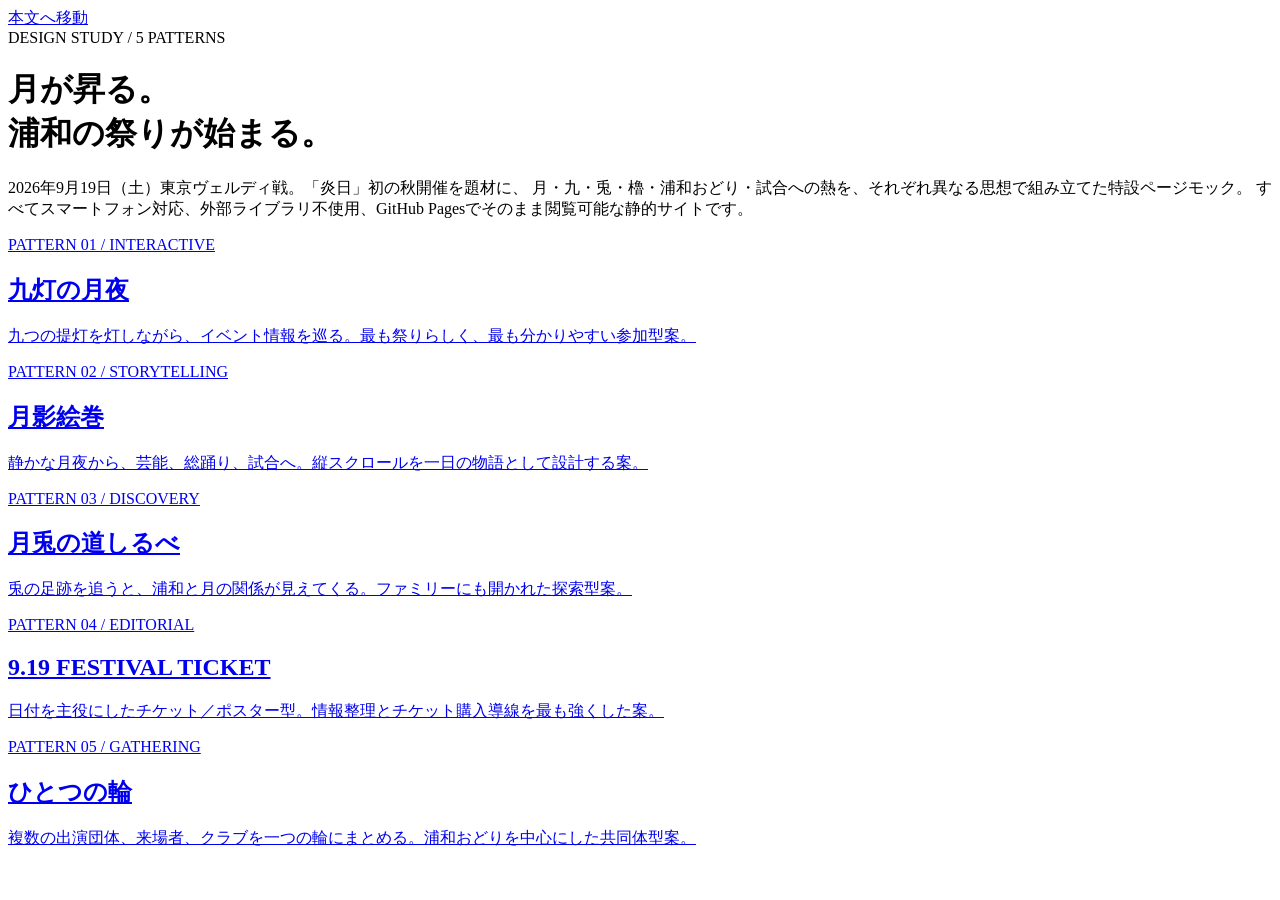
==== index.html @ 79dc76ad "Add mock gallery" ====
<!doctype html>
<html lang="ja">
<head>
  <meta charset="utf-8">
  <meta name="viewport" content="width=device-width, initial-scale=1">
  <meta name="description" content="浦和レッズ 炎日 2026 特設ページのデザインモック5案。">
  <title>炎日 2026｜特設ページ デザインモック</title>
  <link rel="stylesheet" href="assets/app.css">
</head>
<body class="gallery-body">
  <a class="skip-link" href="#main">本文へ移動</a>
  <main id="main" class="site-shell">
    <header class="gallery-hero">
      <div class="container">
        <span class="mock-badge">DESIGN STUDY / 5 PATTERNS</span>
        <h1>月が昇る。<br>浦和の祭りが始まる。</h1>
        <p>
          2026年9月19日（土）東京ヴェルディ戦。「炎日」初の秋開催を題材に、
          月・九・兎・櫓・浦和おどり・試合への熱を、それぞれ異なる思想で組み立てた特設ページモック。
          すべてスマートフォン対応、外部ライブラリ不使用、GitHub Pagesでそのまま閲覧可能な静的サイトです。
        </p>
      </div>
    </header>

    <section class="container gallery-grid" aria-label="デザイン案一覧">
      <a class="gallery-card gallery-card--lantern" href="pattern-1.html">
        <div class="gallery-card__art" aria-hidden="true"></div>
        <div class="gallery-card__content">
          <span class="gallery-card__num">PATTERN 01 / INTERACTIVE</span>
          <h2>九灯の月夜</h2>
          <p>九つの提灯を灯しながら、イベント情報を巡る。最も祭りらしく、最も分かりやすい参加型案。</p>
        </div>
      </a>

      <a class="gallery-card gallery-card--scroll" href="pattern-2.html">
        <div class="gallery-card__art" aria-hidden="true"></div>
        <div class="gallery-card__content">
          <span class="gallery-card__num">PATTERN 02 / STORYTELLING</span>
          <h2>月影絵巻</h2>
          <p>静かな月夜から、芸能、総踊り、試合へ。縦スクロールを一日の物語として設計する案。</p>
        </div>
      </a>

      <a class="gallery-card gallery-card--rabbit" href="pattern-3.html">
        <div class="gallery-card__art" aria-hidden="true"></div>
        <div class="gallery-card__content">
          <span class="gallery-card__num">PATTERN 03 / DISCOVERY</span>
          <h2>月兎の道しるべ</h2>
          <p>兎の足跡を追うと、浦和と月の関係が見えてくる。ファミリーにも開かれた探索型案。</p>
        </div>
      </a>

      <a class="gallery-card gallery-card--ticket" href="pattern-4.html">
        <div class="gallery-card__art" aria-hidden="true"></div>
        <div class="gallery-card__content">
          <span class="gallery-card__num">PATTERN 04 / EDITORIAL</span>
          <h2>9.19 FESTIVAL TICKET</h2>
          <p>日付を主役にしたチケット／ポスター型。情報整理とチケット購入導線を最も強くした案。</p>
        </div>
      </a>

      <a class="gallery-card gallery-card--circle" href="pattern-5.html">
        <div class="gallery-card__art" aria-hidden="true"></div>
        <div class="gallery-card__content">
          <span class="gallery-card__num">PATTERN 05 / GATHERING</span>
          <h2>ひとつの輪</h2>
          <p>複数の出演団体、来場者、クラブを一つの輪にまとめる。浦和おどりを中心にした共同体型案。</p>
        </div>
      </a>
    </section>
  </main>
</body>
</html>
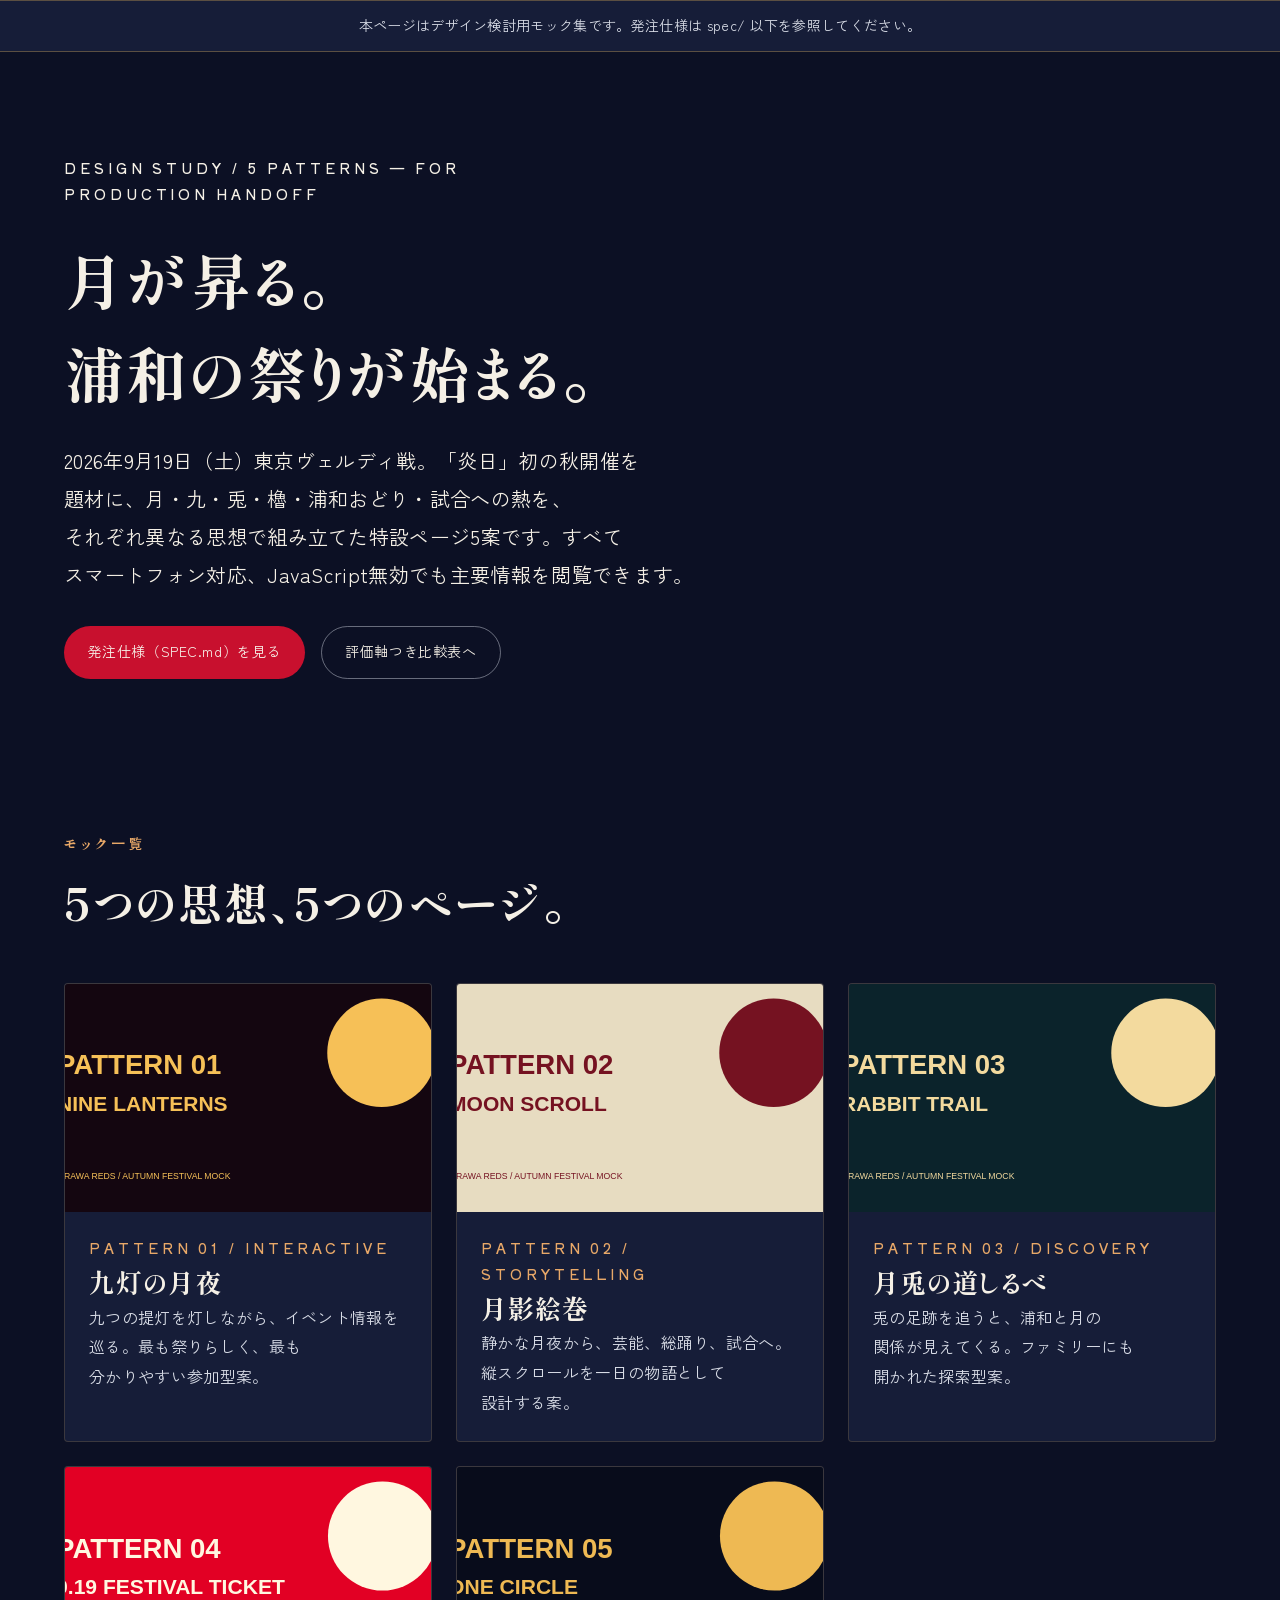
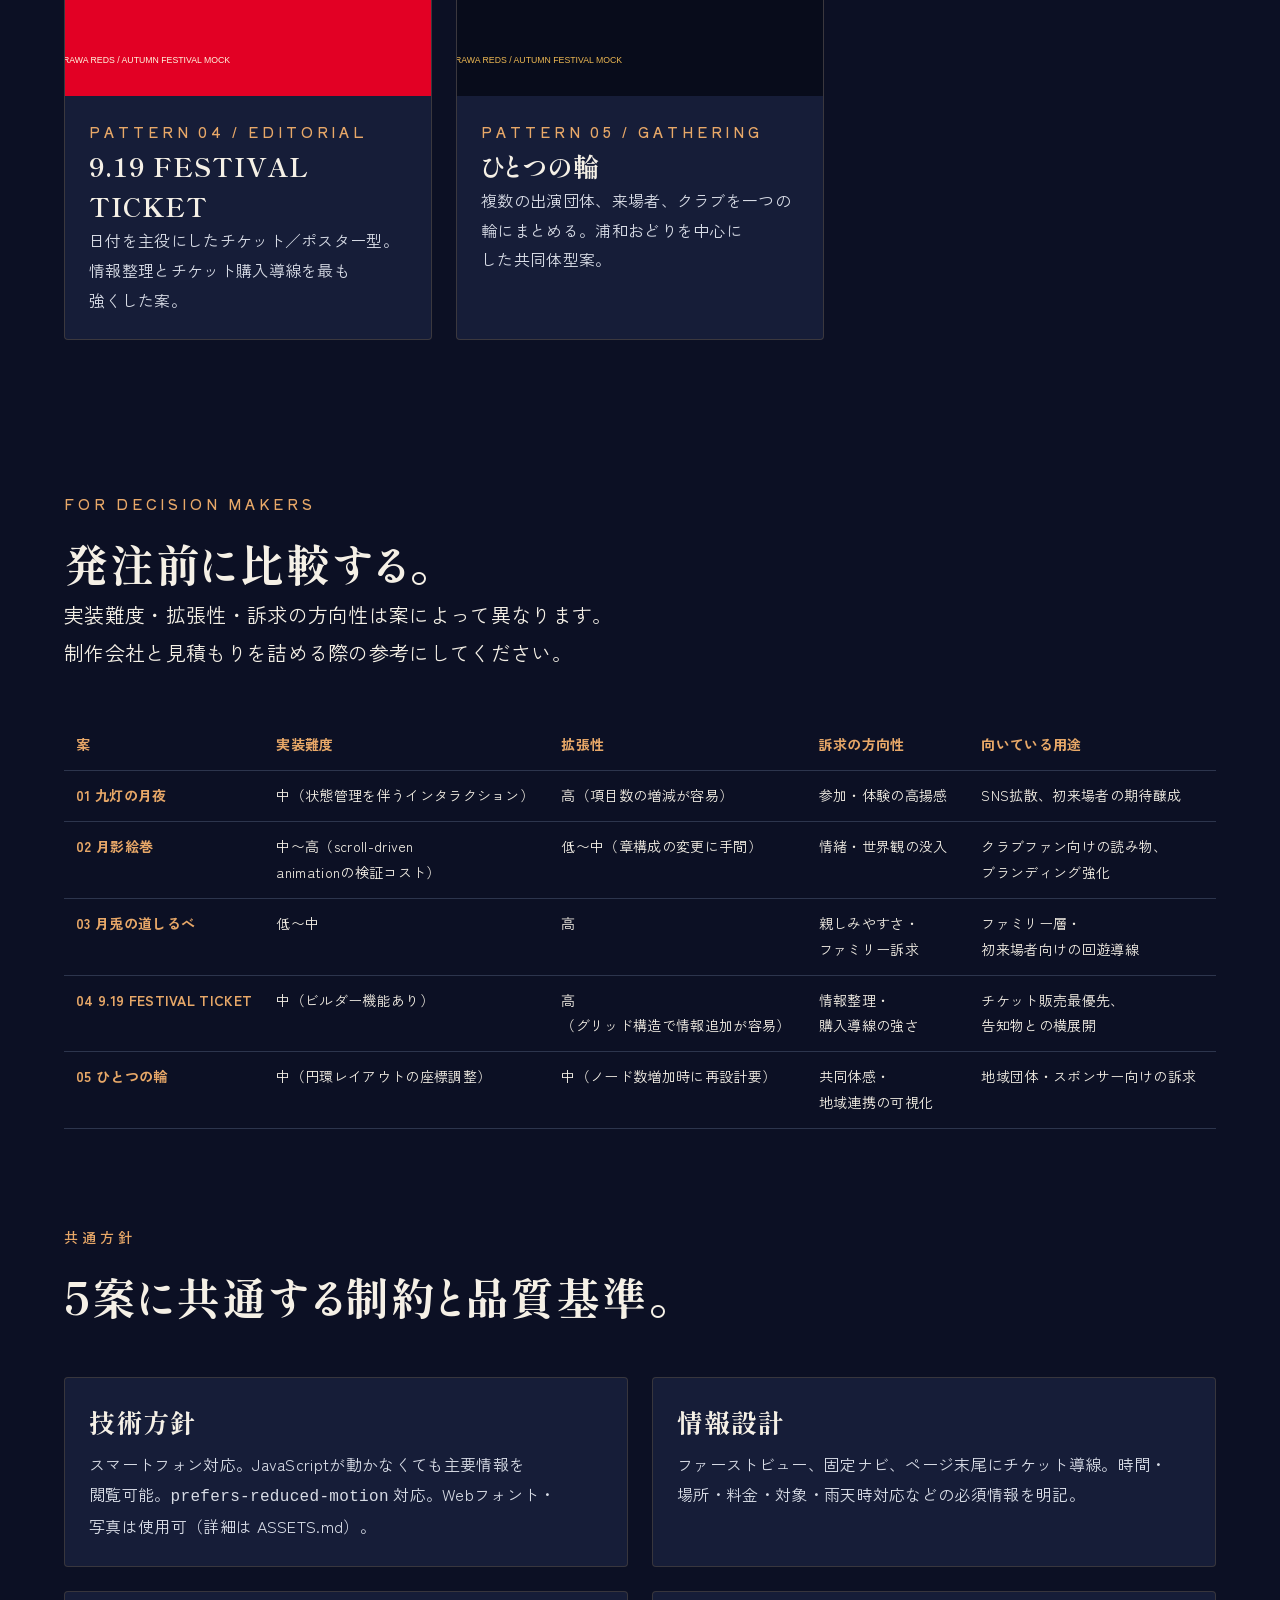
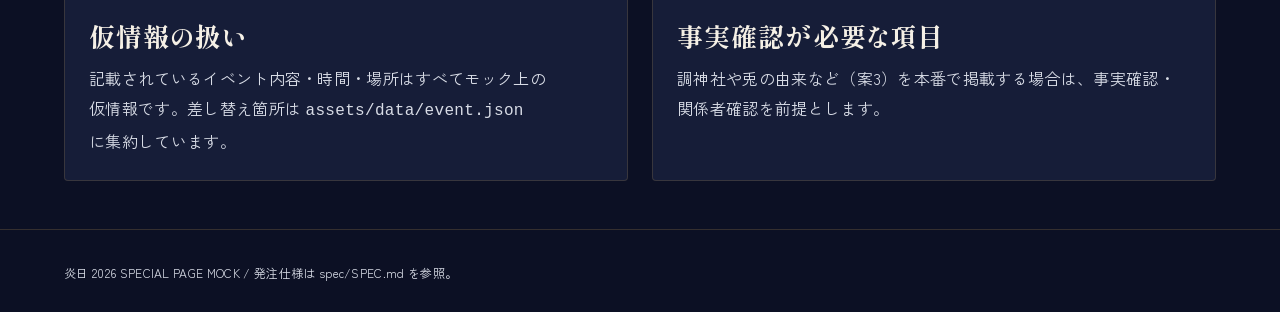
==== commit 839f11ce: "Apply AI improvement package" ====
--- a/index.html
+++ b/index.html
@@ -1,73 +1,198 @@
 <!doctype html>
 <html lang="ja">
 <head>
-  <meta charset="utf-8">
-  <meta name="viewport" content="width=device-width, initial-scale=1">
-  <meta name="description" content="浦和レッズ 炎日 2026 特設ページのデザインモック5案。">
-  <title>炎日 2026｜特設ページ デザインモック</title>
-  <link rel="stylesheet" href="assets/app.css">
+<meta charset="utf-8">
+<title>炎日 2026｜特設ページ デザインモック 5案</title>
+<meta name="description" content="浦和レッズ 炎日 2026 特設ページのデザインモック5案。発注仕様つき比較ページ。">
+<meta name="viewport" content="width=device-width, initial-scale=1">
+<meta property="og:title" content="炎日 2026｜特設ページ デザインモック">
+<meta property="og:type" content="website">
+<meta property="og:image" content="assets/img/og-index.svg">
+<link rel="icon" href="assets/img/favicon.svg" type="image/svg+xml">
+<link rel="preconnect" href="https://fonts.googleapis.com">
+<link rel="preconnect" href="https://fonts.gstatic.com" crossorigin>
+<link href="https://fonts.googleapis.com/css2?family=Shippori+Mincho+B1:wght@400;700;800&family=Zen+Kaku+Gothic+New:wght@400;500;700&family=Shippori+Antique+B1&display=swap" rel="stylesheet">
+<link rel="stylesheet" href="assets/css/tokens.css">
+<link rel="stylesheet" href="assets/css/pattern-index.css">
+<link rel="stylesheet" href="assets/css/typography.css">
+<link rel="stylesheet" href="assets/css/base.css">
+<link rel="stylesheet" href="assets/css/components.css">
 </head>
-<body class="gallery-body">
-  <a class="skip-link" href="#main">本文へ移動</a>
-  <main id="main" class="site-shell">
-    <header class="gallery-hero">
-      <div class="container">
-        <span class="mock-badge">DESIGN STUDY / 5 PATTERNS</span>
-        <h1>月が昇る。<br>浦和の祭りが始まる。</h1>
-        <p>
-          2026年9月19日（土）東京ヴェルディ戦。「炎日」初の秋開催を題材に、
-          月・九・兎・櫓・浦和おどり・試合への熱を、それぞれ異なる思想で組み立てた特設ページモック。
-          すべてスマートフォン対応、外部ライブラリ不使用、GitHub Pagesでそのまま閲覧可能な静的サイトです。
-        </p>
-      </div>
-    </header>
+<body>
+<a class="skip-link" href="#main">本文へ移動</a>
 
-    <section class="container gallery-grid" aria-label="デザイン案一覧">
-      <a class="gallery-card gallery-card--lantern" href="pattern-1.html">
-        <div class="gallery-card__art" aria-hidden="true"></div>
-        <div class="gallery-card__content">
-          <span class="gallery-card__num">PATTERN 01 / INTERACTIVE</span>
-          <h2>九灯の月夜</h2>
-          <p>九つの提灯を灯しながら、イベント情報を巡る。最も祭りらしく、最も分かりやすい参加型案。</p>
+<div class="notice-banner">
+  <div class="container"><p>本ページはデザイン検討用モック集です。発注仕様は spec/ 以下を参照してください。</p></div>
+</div>
+
+<main id="main">
+
+<header class="hero" style="min-height:60vh">
+  <div class="container">
+    <p class="hero__eyebrow eyebrow">DESIGN STUDY / 5 PATTERNS — FOR PRODUCTION HANDOFF</p>
+    <h1 class="hero__title">月が昇る。<br>浦和の祭りが始まる。</h1>
+    <p class="lede hero__lede">
+      2026年9月19日（土）東京ヴェルディ戦。「炎日」初の秋開催を題材に、月・九・兎・櫓・浦和おどり・試合への熱を、それぞれ異なる思想で組み立てた特設ページ5案です。すべてスマートフォン対応、JavaScript無効でも主要情報を閲覧できます。
+    </p>
+    <div class="hero__actions">
+      <a class="btn btn--primary" href="spec/SPEC.md">発注仕様（SPEC.md）を見る</a>
+      <a class="btn btn--ghost" href="#compare">評価軸つき比較表へ</a>
+    </div>
+  </div>
+</header>
+
+<section class="section" aria-labelledby="grid-h">
+  <div class="container">
+    <div class="section__head">
+      <span class="section__eyebrow eyebrow">モック一覧</span>
+      <h2 id="grid-h">5つの思想、5つのページ。</h2>
+    </div>
+    <div class="pattern-grid">
+
+      <a class="pattern-card" href="pattern-1.html">
+        <div class="pattern-card__media" style="background-image:url('assets/img/og-pattern-1.svg')"></div>
+        <div class="pattern-card__body">
+          <p class="pattern-card__eyebrow eyebrow">PATTERN 01 / INTERACTIVE</p>
+          <h3>九灯の月夜</h3>
+          <p class="card__body">九つの提灯を灯しながら、イベント情報を巡る。最も祭りらしく、最も分かりやすい参加型案。</p>
         </div>
       </a>
 
-      <a class="gallery-card gallery-card--scroll" href="pattern-2.html">
-        <div class="gallery-card__art" aria-hidden="true"></div>
-        <div class="gallery-card__content">
-          <span class="gallery-card__num">PATTERN 02 / STORYTELLING</span>
-          <h2>月影絵巻</h2>
-          <p>静かな月夜から、芸能、総踊り、試合へ。縦スクロールを一日の物語として設計する案。</p>
+      <a class="pattern-card" href="pattern-2.html">
+        <div class="pattern-card__media" style="background-image:url('assets/img/og-pattern-2.svg')"></div>
+        <div class="pattern-card__body">
+          <p class="pattern-card__eyebrow eyebrow">PATTERN 02 / STORYTELLING</p>
+          <h3>月影絵巻</h3>
+          <p class="card__body">静かな月夜から、芸能、総踊り、試合へ。縦スクロールを一日の物語として設計する案。</p>
         </div>
       </a>
 
-      <a class="gallery-card gallery-card--rabbit" href="pattern-3.html">
-        <div class="gallery-card__art" aria-hidden="true"></div>
-        <div class="gallery-card__content">
-          <span class="gallery-card__num">PATTERN 03 / DISCOVERY</span>
-          <h2>月兎の道しるべ</h2>
-          <p>兎の足跡を追うと、浦和と月の関係が見えてくる。ファミリーにも開かれた探索型案。</p>
+      <a class="pattern-card" href="pattern-3.html">
+        <div class="pattern-card__media" style="background-image:url('assets/img/og-pattern-3.svg')"></div>
+        <div class="pattern-card__body">
+          <p class="pattern-card__eyebrow eyebrow">PATTERN 03 / DISCOVERY</p>
+          <h3>月兎の道しるべ</h3>
+          <p class="card__body">兎の足跡を追うと、浦和と月の関係が見えてくる。ファミリーにも開かれた探索型案。</p>
         </div>
       </a>
 
-      <a class="gallery-card gallery-card--ticket" href="pattern-4.html">
-        <div class="gallery-card__art" aria-hidden="true"></div>
-        <div class="gallery-card__content">
-          <span class="gallery-card__num">PATTERN 04 / EDITORIAL</span>
-          <h2>9.19 FESTIVAL TICKET</h2>
-          <p>日付を主役にしたチケット／ポスター型。情報整理とチケット購入導線を最も強くした案。</p>
+      <a class="pattern-card" href="pattern-4.html">
+        <div class="pattern-card__media" style="background-image:url('assets/img/og-pattern-4.svg')"></div>
+        <div class="pattern-card__body">
+          <p class="pattern-card__eyebrow eyebrow">PATTERN 04 / EDITORIAL</p>
+          <h3>9.19 FESTIVAL TICKET</h3>
+          <p class="card__body">日付を主役にしたチケット／ポスター型。情報整理とチケット購入導線を最も強くした案。</p>
         </div>
       </a>
 
-      <a class="gallery-card gallery-card--circle" href="pattern-5.html">
-        <div class="gallery-card__art" aria-hidden="true"></div>
-        <div class="gallery-card__content">
-          <span class="gallery-card__num">PATTERN 05 / GATHERING</span>
-          <h2>ひとつの輪</h2>
-          <p>複数の出演団体、来場者、クラブを一つの輪にまとめる。浦和おどりを中心にした共同体型案。</p>
+      <a class="pattern-card" href="pattern-5.html">
+        <div class="pattern-card__media" style="background-image:url('assets/img/og-pattern-5.svg')"></div>
+        <div class="pattern-card__body">
+          <p class="pattern-card__eyebrow eyebrow">PATTERN 05 / GATHERING</p>
+          <h3>ひとつの輪</h3>
+          <p class="card__body">複数の出演団体、来場者、クラブを一つの輪にまとめる。浦和おどりを中心にした共同体型案。</p>
         </div>
       </a>
-    </section>
-  </main>
+
+    </div>
+  </div>
+</section>
+
+<section class="section section--tight" id="compare" aria-labelledby="compare-h">
+  <div class="container">
+    <div class="section__head">
+      <span class="section__eyebrow eyebrow">FOR DECISION MAKERS</span>
+      <h2 id="compare-h">発注前に比較する。</h2>
+      <p class="lede">実装難度・拡張性・訴求の方向性は案によって異なります。制作会社と見積もりを詰める際の参考にしてください。</p>
+    </div>
+    <div class="compare-table-wrap">
+      <table class="compare-table">
+        <thead>
+          <tr>
+            <th scope="col">案</th>
+            <th scope="col">実装難度</th>
+            <th scope="col">拡張性</th>
+            <th scope="col">訴求の方向性</th>
+            <th scope="col">向いている用途</th>
+          </tr>
+        </thead>
+        <tbody>
+          <tr>
+            <th scope="row">01 九灯の月夜</th>
+            <td>中（状態管理を伴うインタラクション）</td>
+            <td>高（項目数の増減が容易）</td>
+            <td>参加・体験の高揚感</td>
+            <td>SNS拡散、初来場者の期待醸成</td>
+          </tr>
+          <tr>
+            <th scope="row">02 月影絵巻</th>
+            <td>中〜高（scroll-driven animationの検証コスト）</td>
+            <td>低〜中（章構成の変更に手間）</td>
+            <td>情緒・世界観の没入</td>
+            <td>クラブファン向けの読み物、ブランディング強化</td>
+          </tr>
+          <tr>
+            <th scope="row">03 月兎の道しるべ</th>
+            <td>低〜中</td>
+            <td>高</td>
+            <td>親しみやすさ・ファミリー訴求</td>
+            <td>ファミリー層・初来場者向けの回遊導線</td>
+          </tr>
+          <tr>
+            <th scope="row">04 9.19 FESTIVAL TICKET</th>
+            <td>中（ビルダー機能あり）</td>
+            <td>高（グリッド構造で情報追加が容易）</td>
+            <td>情報整理・購入導線の強さ</td>
+            <td>チケット販売最優先、告知物との横展開</td>
+          </tr>
+          <tr>
+            <th scope="row">05 ひとつの輪</th>
+            <td>中（円環レイアウトの座標調整）</td>
+            <td>中（ノード数増加時に再設計要）</td>
+            <td>共同体感・地域連携の可視化</td>
+            <td>地域団体・スポンサー向けの訴求</td>
+          </tr>
+        </tbody>
+      </table>
+    </div>
+  </div>
+</section>
+
+<section class="section section--tight" aria-labelledby="policy-h">
+  <div class="container">
+    <div class="section__head">
+      <span class="section__eyebrow eyebrow">共通方針</span>
+      <h2 id="policy-h">5案に共通する制約と品質基準。</h2>
+    </div>
+    <div class="grid grid--2">
+      <div class="card">
+        <h3 class="card__title">技術方針</h3>
+        <p class="card__body">スマートフォン対応。JavaScriptが動かなくても主要情報を閲覧可能。<code>prefers-reduced-motion</code> 対応。Webフォント・写真は使用可（詳細は ASSETS.md）。</p>
+      </div>
+      <div class="card">
+        <h3 class="card__title">情報設計</h3>
+        <p class="card__body">ファーストビュー、固定ナビ、ページ末尾にチケット導線。時間・場所・料金・対象・雨天時対応などの必須情報を明記。</p>
+      </div>
+      <div class="card">
+        <h3 class="card__title">仮情報の扱い</h3>
+        <p class="card__body">記載されているイベント内容・時間・場所はすべてモック上の仮情報です。差し替え箇所は <code>assets/data/event.json</code> に集約しています。</p>
+      </div>
+      <div class="card">
+        <h3 class="card__title">事実確認が必要な項目</h3>
+        <p class="card__body">調神社や兎の由来など（案3）を本番で掲載する場合は、事実確認・関係者確認を前提とします。</p>
+      </div>
+    </div>
+  </div>
+</section>
+
+</main>
+
+<footer class="site-footer">
+  <div class="container">
+    <p>炎日 2026 SPECIAL PAGE MOCK / 発注仕様は <a href="spec/SPEC.md">spec/SPEC.md</a> を参照。</p>
+  </div>
+</footer>
+
+<script src="assets/js/app.js"></script>
 </body>
 </html>
--- a/assets/css/tokens.css
+++ b/assets/css/tokens.css
@@ -0,0 +1,110 @@
+/* ============================================================
+   炎日 2026 — DESIGN TOKENS
+   Layer 1: Primitive  → 生の値。意味を持たない原器。
+   Layer 2: Semantic    → 役割名。全案共通のデフォルト値。
+   Layer 3: Pattern     → 各 pattern-N.css で上書き（人格の分離点）。
+   ============================================================ */
+
+:root {
+  /* ---------- 1. PRIMITIVE ---------- */
+
+  /* 夜空 — 藍から漆黒への階調 */
+  --p-night-100: #f5f0e6; /* 障子紙、満月の余白 */
+  --p-night-90:  #d8dce6; /* 月光の銀 */
+  --p-night-70:  #7c8bab;
+  --p-night-50:  #465071;
+  --p-night-40:  #2f3958;
+  --p-night-30:  #202a47;
+  --p-night-20:  #161d38;
+  --p-night-10:  #0c1024;
+  --p-night-05:  #070912;
+
+  /* 炎 — 提灯の灯、浦和の赤 */
+  --p-ember-70:  #ffd9a0; /* 灯芯の白熱 */
+  --p-ember-50:  #f0a868; /* 提灯の紙灯 */
+  --p-ember-30:  #e2703c; /* 熾火 */
+  --p-club-red:  #c8102e; /* クラブレッド（浦和） */
+  --p-club-red-deep: #8f0c21;
+
+  /* 墨・紙 */
+  --p-ink-90:    #1b1a17;
+  --p-ink-60:    #4a473f;
+  --p-paper-100: #f7f3ea;
+  --p-paper-90:  #ece4d3;
+  --p-gold-line: #b08d4f; /* 金線・箔押し感の罫 */
+
+  /* 寸法原器（8px基準 + 黄金比寄りの見出しスケール） */
+  --p-space-1: 0.25rem;
+  --p-space-2: 0.5rem;
+  --p-space-3: 0.75rem;
+  --p-space-4: 1rem;
+  --p-space-5: 1.5rem;
+  --p-space-6: 2rem;
+  --p-space-7: 3rem;
+  --p-space-8: 4.5rem;
+  --p-space-9: 6.5rem;
+  --p-space-10: 9rem;
+
+  /* タイポスケール原器（1.2弱の緩やかなスケール、和文向け） */
+  --p-fs-00: 0.75rem;
+  --p-fs-0:  0.875rem;
+  --p-fs-1:  1rem;
+  --p-fs-2:  1.25rem;
+  --p-fs-3:  1.625rem;
+  --p-fs-4:  2.125rem;
+  --p-fs-5:  2.75rem;
+  --p-fs-6:  3.75rem;
+  --p-fs-7:  5.25rem;
+
+  /* イージング原器 */
+  --p-ease-standard: cubic-bezier(0.4, 0, 0.2, 1);
+  --p-ease-out-soft: cubic-bezier(0.16, 1, 0.3, 1);
+  --p-ease-in-out-soft: cubic-bezier(0.65, 0, 0.35, 1);
+
+  /* ---------- 2. SEMANTIC（全案共通デフォルト。pattern-N.css で上書き） ---------- */
+
+  --surface-night-deep: var(--p-night-05);
+  --surface-night: var(--p-night-10);
+  --surface-night-raised: var(--p-night-20);
+  --surface-paper: var(--p-paper-100);
+  --surface-paper-raised: var(--p-paper-90);
+
+  --ink-on-night: var(--p-night-100);
+  --ink-on-night-muted: var(--p-night-90);
+  --ink-on-paper: var(--p-ink-90);
+  --ink-on-paper-muted: var(--p-ink-60);
+
+  --accent-ember: var(--p-ember-50);
+  --accent-ember-bright: var(--p-ember-70);
+  --accent-club: var(--p-club-red);
+  --accent-club-deep: var(--p-club-red-deep);
+  --line-gold: var(--p-gold-line);
+
+  --focus-ring: var(--p-ember-70);
+
+  /* フォントロール（typography.css で実体を定義） */
+  --font-display: "Shippori Mincho B1", "Hiragino Mincho ProN", serif;
+  --font-body: "Zen Kaku Gothic New", "Hiragino Kaku Gothic ProN", sans-serif;
+  --font-accent: "Shippori Antique B1", var(--font-display);
+
+  /* モーション（pattern別に速度・曲線を上書き可） */
+  --motion-fast: 180ms;
+  --motion-base: 320ms;
+  --motion-slow: 640ms;
+  --motion-ease: var(--p-ease-out-soft);
+
+  /* レイアウト */
+  --container-w: min(100% - 2.5rem, 72rem);
+  --radius-card: 4px;
+  --radius-pill: 999px;
+
+  color-scheme: dark;
+}
+
+@media (prefers-reduced-motion: reduce) {
+  :root {
+    --motion-fast: 0ms;
+    --motion-base: 0ms;
+    --motion-slow: 0ms;
+  }
+}
--- a/assets/css/pattern-index.css
+++ b/assets/css/pattern-index.css
@@ -0,0 +1,22 @@
+/* ============================================================
+   比較ページ（index.html）専用
+   ============================================================ */
+:root {
+  --accent-ember: #e8a868;
+}
+
+.pattern-grid {
+  display: grid;
+  gap: var(--p-space-5);
+  grid-template-columns: 1fr;
+}
+@media (min-width: 640px) { .pattern-grid { grid-template-columns: repeat(2, 1fr); } }
+@media (min-width: 1000px) { .pattern-grid { grid-template-columns: repeat(3, 1fr); } }
+
+.pattern-card__media {
+  background-size: cover;
+  background-position: center;
+}
+.pattern-card__eyebrow { color: var(--accent-ember); }
+
+.compare-table-wrap { overflow-x: auto; }
--- a/assets/css/typography.css
+++ b/assets/css/typography.css
@@ -0,0 +1,95 @@
+/* ============================================================
+   炎日 2026 — TYPOGRAPHY
+   和文組版を洗練度の中核に置く。装飾ではなく可読性の設計。
+   ============================================================ */
+
+html {
+  font-size: 100%;
+  -webkit-text-size-adjust: 100%;
+}
+
+body {
+  font-family: var(--font-body);
+  font-weight: 400;
+  font-size: var(--p-fs-1);
+  line-height: 1.85;
+  letter-spacing: 0.02em;
+  font-feature-settings: "palt" 1;
+  text-rendering: optimizeLegibility;
+  line-break: strict;
+  word-break: keep-all;
+  overflow-wrap: break-word;
+}
+
+/* 対応ブラウザでは文節単位の自動改行を優先し、未対応環境は line-break:strict にフォールバック */
+@supports (word-break: auto-phrase) {
+  p, .lede, .card__body, .faq__a {
+    word-break: auto-phrase;
+  }
+}
+
+@supports (text-wrap: pretty) {
+  p, h1, h2, h3, .lede {
+    text-wrap: pretty;
+  }
+}
+
+h1, h2, h3, .display {
+  font-family: var(--font-display);
+  font-weight: 700;
+  line-height: 1.4;
+  letter-spacing: 0.04em;
+  font-feature-settings: "palt" 1;
+}
+
+h1, .h1 { font-size: clamp(var(--p-fs-4), 4.4vw + 1rem, var(--p-fs-6)); line-height: 1.55; }
+h2, .h2 { font-size: clamp(var(--p-fs-3), 2.6vw + 1rem, var(--p-fs-5)); line-height: 1.5; }
+h3, .h3 { font-size: clamp(var(--p-fs-2), 1.4vw + 1rem, var(--p-fs-3)); line-height: 1.55; }
+
+.lede {
+  font-size: clamp(var(--p-fs-1), 0.6vw + 0.95rem, var(--p-fs-2));
+  line-height: 1.9;
+  max-width: 32em; /* 和文の理想行長 40〜45字相当 */
+}
+
+p {
+  max-width: 34em;
+}
+
+/* 英数・記号は和文と別グリフになりがちなので、数字の並びだけ字送りを締める */
+.numeral, .eyebrow, .display-num {
+  font-family: var(--font-accent);
+  font-variant-numeric: lining-nums tabular-nums;
+  letter-spacing: 0.01em;
+}
+
+.eyebrow {
+  font-size: var(--p-fs-0);
+  letter-spacing: 0.28em;
+  text-transform: uppercase;
+}
+
+/* 縦組みの気配（部分採用）：日付・演目名など短い要素に限定して使う */
+.vertical-accent {
+  writing-mode: vertical-rl;
+  text-orientation: mixed;
+  font-family: var(--font-display);
+  letter-spacing: 0.16em;
+}
+
+/* 禁則・約物の視覚調整：句読点の後の詰まり過ぎを回避 */
+p, .card__body {
+  font-kerning: normal;
+}
+
+::selection {
+  background: var(--accent-ember);
+  color: var(--p-ink-90);
+}
+
+/* フォーカス可視性 — 全要素共通、色は各案の accent-ember を継承 */
+:focus-visible {
+  outline: 3px solid var(--focus-ring);
+  outline-offset: 3px;
+  border-radius: 2px;
+}
--- a/assets/css/base.css
+++ b/assets/css/base.css
@@ -0,0 +1,122 @@
+/* ============================================================
+   炎日 2026 — BASE
+   リセット、レイアウトプリミティブ、注記レイヤー（仮情報バッジ）
+   ============================================================ */
+
+*, *::before, *::after { box-sizing: border-box; }
+* { margin: 0; padding: 0; }
+
+html, body { height: 100%; }
+
+body {
+  background: var(--surface-night);
+  color: var(--ink-on-night);
+  min-height: 100vh;
+  overflow-x: hidden;
+}
+
+img, svg { display: block; max-width: 100%; }
+a { color: inherit; text-decoration: none; }
+button { font: inherit; color: inherit; background: none; border: 0; cursor: pointer; }
+ul, ol { list-style: none; }
+
+.skip-link {
+  position: absolute;
+  left: var(--p-space-3);
+  top: -3rem;
+  background: var(--accent-ember);
+  color: var(--p-ink-90);
+  padding: var(--p-space-2) var(--p-space-4);
+  border-radius: var(--radius-card);
+  z-index: 100;
+  transition: top var(--motion-fast) var(--motion-ease);
+}
+.skip-link:focus { top: var(--p-space-3); }
+
+.container {
+  width: var(--container-w);
+  margin-inline: auto;
+}
+
+.section {
+  padding-block: var(--p-space-9);
+  position: relative;
+}
+
+.section--tight { padding-block: var(--p-space-7); }
+
+.section__head {
+  max-width: 40em;
+  margin-bottom: var(--p-space-7);
+}
+
+.section__eyebrow {
+  color: var(--accent-ember);
+  display: block;
+  margin-bottom: var(--p-space-3);
+}
+
+.grid {
+  display: grid;
+  gap: var(--p-space-5);
+}
+
+@media (min-width: 720px) {
+  .grid--2 { grid-template-columns: repeat(2, 1fr); }
+  .grid--3 { grid-template-columns: repeat(3, 1fr); }
+}
+
+.visually-hidden {
+  position: absolute;
+  width: 1px; height: 1px;
+  overflow: hidden;
+  clip: rect(0 0 0 0);
+  white-space: nowrap;
+}
+
+/* ---------- 注記レイヤー：本文と分離した「仮情報」表示 ---------- */
+[data-provisional="true"] {
+  position: relative;
+}
+
+.provisional-flag {
+  display: inline-flex;
+  align-items: center;
+  gap: 0.4em;
+  font-size: var(--p-fs-00);
+  color: var(--p-night-90);
+  background: color-mix(in srgb, var(--surface-night-raised) 70%, transparent);
+  border: 1px solid color-mix(in srgb, var(--p-night-70) 60%, transparent);
+  padding: 0.15em 0.6em;
+  border-radius: var(--radius-pill);
+  letter-spacing: 0.08em;
+  vertical-align: middle;
+  margin-inline-start: 0.5em;
+}
+
+.provisional-flag::before {
+  content: "";
+  width: 0.4em; height: 0.4em;
+  border-radius: 50%;
+  background: var(--accent-ember);
+  flex-shrink: 0;
+}
+
+.notice-banner {
+  background: var(--surface-night-raised);
+  border-top: 1px solid color-mix(in srgb, var(--line-gold) 45%, transparent);
+  border-bottom: 1px solid color-mix(in srgb, var(--line-gold) 45%, transparent);
+  padding: var(--p-space-3) 0;
+}
+.notice-banner p {
+  max-width: none;
+  font-size: var(--p-fs-0);
+  color: var(--ink-on-night-muted);
+  text-align: center;
+}
+
+@media print {
+  .site-nav, .js-only, .signature-motion { display: none !important; }
+  body { background: #fff; color: #000; }
+  .section { padding-block: var(--p-space-5); page-break-inside: avoid; }
+}
--- a/assets/css/components.css
+++ b/assets/css/components.css
@@ -0,0 +1,279 @@
+/* ============================================================
+   炎日 2026 — COMPONENTS
+   5案共通の部品。人格差は pattern-N.css のトークン上書きのみで出す。
+   ============================================================ */
+
+/* ---------- Site Nav ---------- */
+.site-nav {
+  position: fixed;
+  inset-inline: 0;
+  top: 0;
+  z-index: 50;
+  display: flex;
+  align-items: center;
+  justify-content: space-between;
+  padding: var(--p-space-3) var(--p-space-5);
+  background: color-mix(in srgb, var(--surface-night-deep) 82%, transparent);
+  backdrop-filter: blur(10px);
+  border-bottom: 1px solid color-mix(in srgb, var(--line-gold) 30%, transparent);
+}
+
+.site-nav__brand {
+  font-family: var(--font-display);
+  font-size: var(--p-fs-1);
+  letter-spacing: 0.12em;
+}
+
+.site-nav__links {
+  display: none;
+  gap: var(--p-space-5);
+  font-size: var(--p-fs-0);
+}
+@media (min-width: 860px) {
+  .site-nav__links { display: flex; }
+}
+
+.site-nav__cta {
+  background: var(--accent-club);
+  color: var(--p-paper-100);
+  padding: 0.55em 1.3em;
+  border-radius: var(--radius-pill);
+  font-size: var(--p-fs-0);
+  letter-spacing: 0.06em;
+  transition: transform var(--motion-fast) var(--motion-ease), background var(--motion-fast);
+}
+.site-nav__cta:hover { transform: translateY(-1px); background: var(--accent-club-deep); }
+
+.site-nav__toggle {
+  display: inline-flex;
+  border: 1px solid color-mix(in srgb, var(--p-night-90) 40%, transparent);
+  padding: 0.5em 0.8em;
+  border-radius: var(--radius-card);
+  font-size: var(--p-fs-00);
+}
+@media (min-width: 860px) { .site-nav__toggle { display: none; } }
+
+.site-nav__panel {
+  position: fixed;
+  inset: 0;
+  top: 3.5rem;
+  background: var(--surface-night-deep);
+  padding: var(--p-space-6) var(--p-space-5);
+  z-index: 49;
+}
+.site-nav__panel[hidden] { display: none; }
+.site-nav__panel a {
+  display: block;
+  padding: var(--p-space-3) 0;
+  font-size: var(--p-fs-2);
+  border-bottom: 1px solid color-mix(in srgb, var(--p-night-70) 30%, transparent);
+}
+
+/* ---------- Hero shell ---------- */
+.hero {
+  min-height: 92vh;
+  display: flex;
+  flex-direction: column;
+  justify-content: center;
+  position: relative;
+  padding-block: var(--p-space-9) var(--p-space-7);
+  overflow: hidden;
+}
+
+.hero__eyebrow {
+  display: flex;
+  align-items: center;
+  gap: var(--p-space-3);
+  margin-bottom: var(--p-space-5);
+}
+
+.hero__title { max-width: 16em; margin-bottom: var(--p-space-5); }
+.hero__lede { margin-bottom: var(--p-space-6); }
+
+.hero__facts {
+  display: flex;
+  flex-wrap: wrap;
+  gap: var(--p-space-6);
+  margin-bottom: var(--p-space-6);
+}
+.hero__fact dt {
+  font-size: var(--p-fs-00);
+  letter-spacing: 0.16em;
+  color: var(--ink-on-night-muted);
+  margin-bottom: 0.3em;
+}
+.hero__fact dd {
+  font-family: var(--font-accent);
+  font-size: var(--p-fs-2);
+}
+
+.hero__actions { display: flex; flex-wrap: wrap; gap: var(--p-space-4); }
+
+.btn {
+  display: inline-flex;
+  align-items: center;
+  gap: 0.5em;
+  padding: 0.9em 1.7em;
+  border-radius: var(--radius-pill);
+  font-size: var(--p-fs-0);
+  letter-spacing: 0.04em;
+  transition: transform var(--motion-fast) var(--motion-ease), box-shadow var(--motion-fast);
+}
+.btn--primary {
+  background: var(--accent-club);
+  color: var(--p-paper-100);
+}
+.btn--primary:hover { transform: translateY(-2px); box-shadow: 0 10px 24px -12px color-mix(in srgb, var(--accent-club) 70%, transparent); }
+.btn--ghost {
+  border: 1px solid color-mix(in srgb, var(--p-night-90) 45%, transparent);
+  color: var(--ink-on-night);
+}
+.btn--ghost:hover { border-color: var(--accent-ember); color: var(--accent-ember); }
+
+/* ---------- Card ---------- */
+.card {
+  background: var(--surface-night-raised);
+  border: 1px solid color-mix(in srgb, var(--line-gold) 22%, transparent);
+  border-radius: var(--radius-card);
+  padding: var(--p-space-5);
+}
+.card__eyebrow { color: var(--accent-ember); margin-bottom: var(--p-space-2); }
+.card__title { margin-bottom: var(--p-space-2); }
+.card__body { color: var(--ink-on-night-muted); }
+
+/* ---------- Area badges ---------- */
+.area-badge {
+  display: inline-flex;
+  align-items: center;
+  gap: 0.4em;
+  font-size: var(--p-fs-00);
+  letter-spacing: 0.1em;
+  padding: 0.3em 0.75em;
+  border-radius: var(--radius-pill);
+  margin-top: var(--p-space-2);
+}
+.area-badge--free {
+  background: color-mix(in srgb, #3f7a5c 30%, transparent);
+  color: #a9e2c4;
+  border: 1px solid color-mix(in srgb, #3f7a5c 60%, transparent);
+}
+.area-badge--ticket {
+  background: color-mix(in srgb, var(--accent-club) 26%, transparent);
+  color: #ffc9c9;
+  border: 1px solid color-mix(in srgb, var(--accent-club) 55%, transparent);
+}
+
+/* ---------- Timeline ---------- */
+.timeline { position: relative; padding-left: var(--p-space-6); }
+.timeline::before {
+  content: "";
+  position: absolute;
+  left: 0.4rem; top: 0.4rem; bottom: 0.4rem;
+  width: 1px;
+  background: linear-gradient(var(--accent-ember), transparent);
+}
+.timeline__item {
+  position: relative;
+  padding-bottom: var(--p-space-6);
+}
+.timeline__item::before {
+  content: "";
+  position: absolute;
+  left: -1.6rem; top: 0.35rem;
+  width: 0.6rem; height: 0.6rem;
+  border-radius: 50%;
+  background: var(--accent-ember);
+  box-shadow: 0 0 0 4px color-mix(in srgb, var(--accent-ember) 25%, transparent);
+}
+.timeline__time {
+  font-family: var(--font-accent);
+  font-size: var(--p-fs-2);
+  color: var(--accent-ember);
+  display: block;
+  margin-bottom: 0.2em;
+}
+
+/* ---------- FAQ ---------- */
+.faq__item {
+  border-bottom: 1px solid color-mix(in srgb, var(--p-night-70) 35%, transparent);
+}
+.faq__q {
+  width: 100%;
+  display: flex;
+  justify-content: space-between;
+  align-items: center;
+  padding: var(--p-space-4) 0;
+  text-align: left;
+  font-size: var(--p-fs-1);
+  font-weight: 700;
+}
+.faq__q::after {
+  content: "+";
+  font-family: var(--font-accent);
+  font-size: var(--p-fs-2);
+  color: var(--accent-ember);
+  transition: transform var(--motion-base) var(--motion-ease);
+  flex-shrink: 0;
+  margin-left: var(--p-space-3);
+}
+.faq__q[aria-expanded="true"]::after { transform: rotate(45deg); }
+.faq__a {
+  max-height: 0;
+  overflow: hidden;
+  color: var(--ink-on-night-muted);
+  transition: max-height var(--motion-base) var(--motion-ease), padding var(--motion-base);
+}
+.faq__a[data-open="true"] { padding-bottom: var(--p-space-4); }
+.faq__a > p { padding-top: 0; }
+.js-only-hidden[hidden] { display: none; }
+/* JS無効時は常時展開（詳細/summary 相当のフォールバックはHTML側で担保） */
+
+/* ---------- CTA Footer ---------- */
+.cta-footer {
+  padding-block: var(--p-space-8);
+  text-align: center;
+  background: linear-gradient(180deg, transparent, color-mix(in srgb, var(--accent-club-deep) 22%, transparent));
+}
+.cta-footer h2 { margin-bottom: var(--p-space-4); }
+.cta-footer p { margin-inline: auto; margin-bottom: var(--p-space-6); }
+
+/* ---------- Site Footer ---------- */
+.site-footer {
+  border-top: 1px solid color-mix(in srgb, var(--line-gold) 25%, transparent);
+  padding-block: var(--p-space-6);
+  font-size: var(--p-fs-00);
+  color: var(--ink-on-night-muted);
+}
+.site-footer__nav {
+  display: flex;
+  flex-wrap: wrap;
+  gap: var(--p-space-4);
+  margin-bottom: var(--p-space-4);
+}
+
+/* ---------- Compare index card ---------- */
+.pattern-card {
+  display: block;
+  background: var(--surface-night-raised);
+  border: 1px solid color-mix(in srgb, var(--line-gold) 24%, transparent);
+  border-radius: var(--radius-card);
+  overflow: hidden;
+  transition: transform var(--motion-base) var(--motion-ease), border-color var(--motion-fast);
+}
+.pattern-card:hover, .pattern-card:focus-visible { transform: translateY(-4px); border-color: var(--accent-ember); }
+.pattern-card__media { aspect-ratio: 16/10; }
+.pattern-card__body { padding: var(--p-space-5); }
+.pattern-card__num { color: var(--accent-ember); }
+
+.compare-table {
+  width: 100%;
+  border-collapse: collapse;
+  font-size: var(--p-fs-0);
+}
+.compare-table th, .compare-table td {
+  padding: var(--p-space-3);
+  border-bottom: 1px solid color-mix(in srgb, var(--p-night-70) 30%, transparent);
+  text-align: left;
+  vertical-align: top;
+}
+.compare-table th { color: var(--accent-ember); font-weight: 700; white-space: nowrap; }
